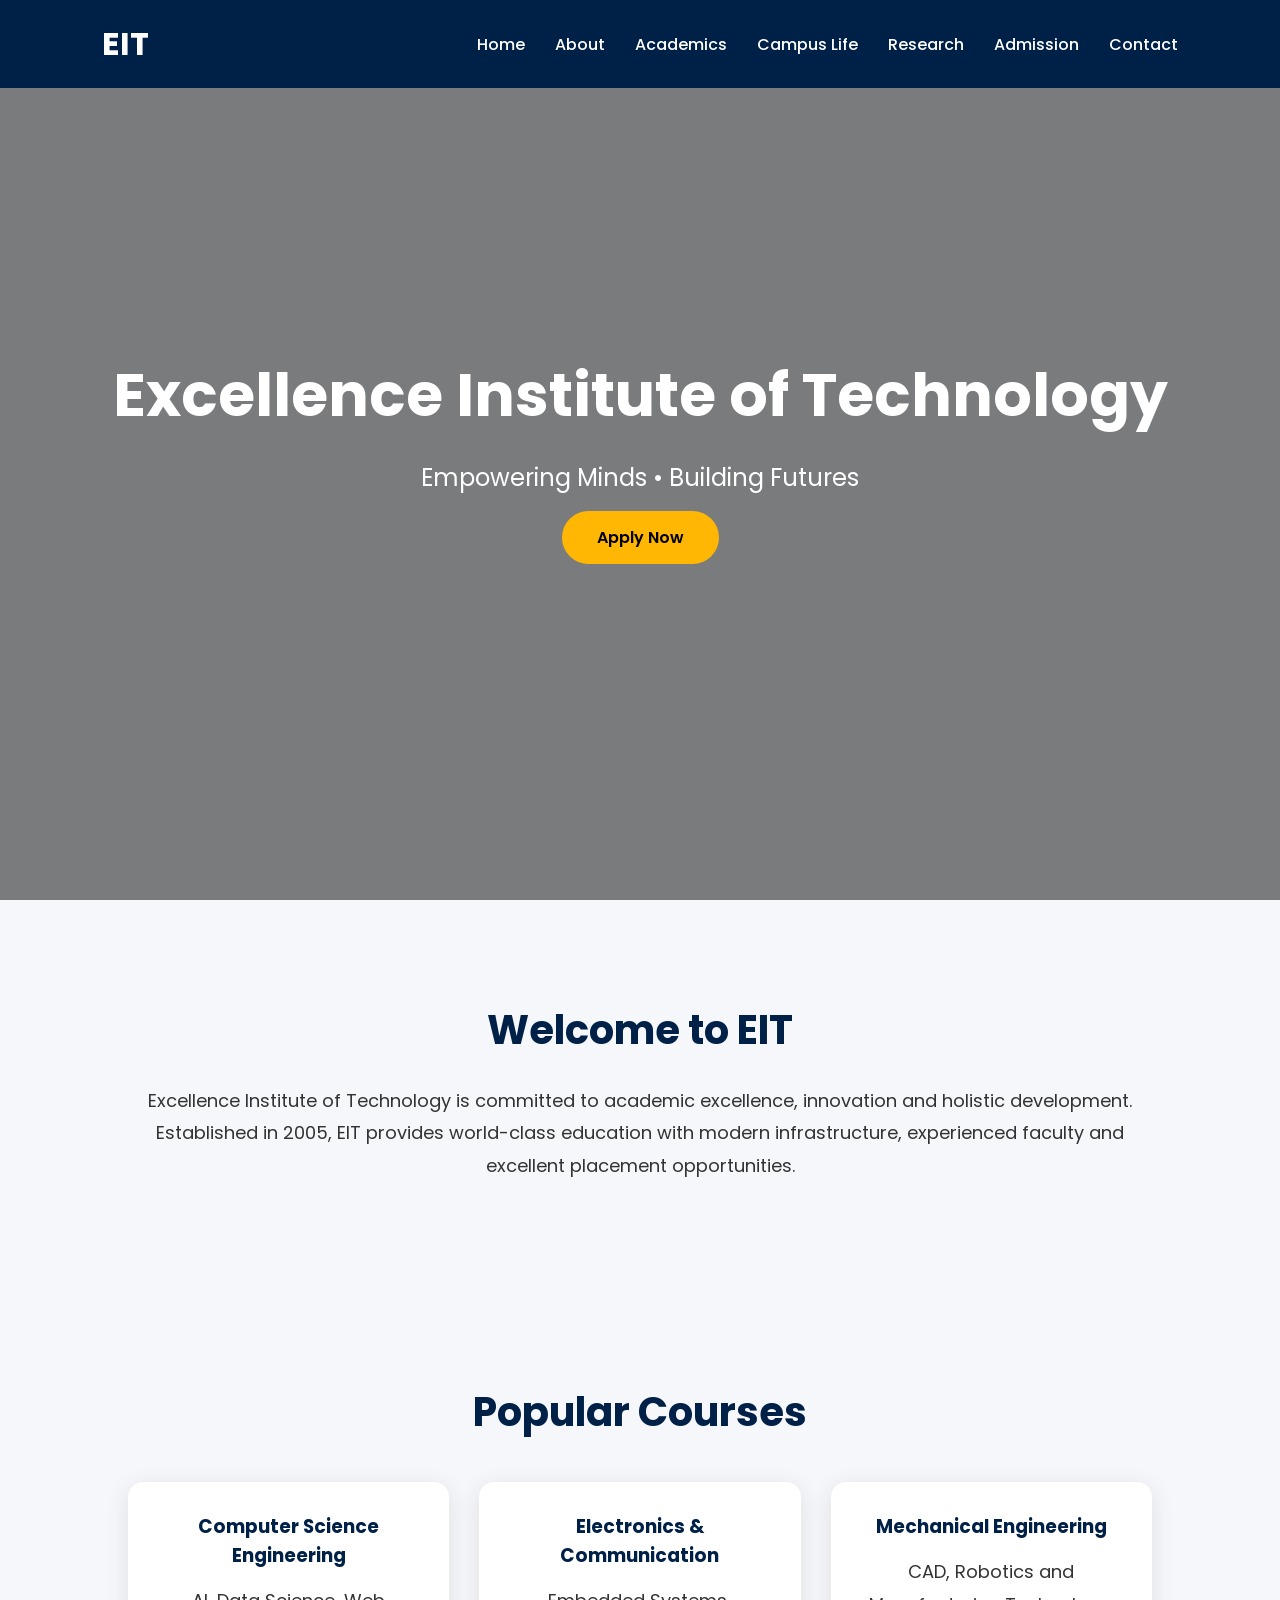
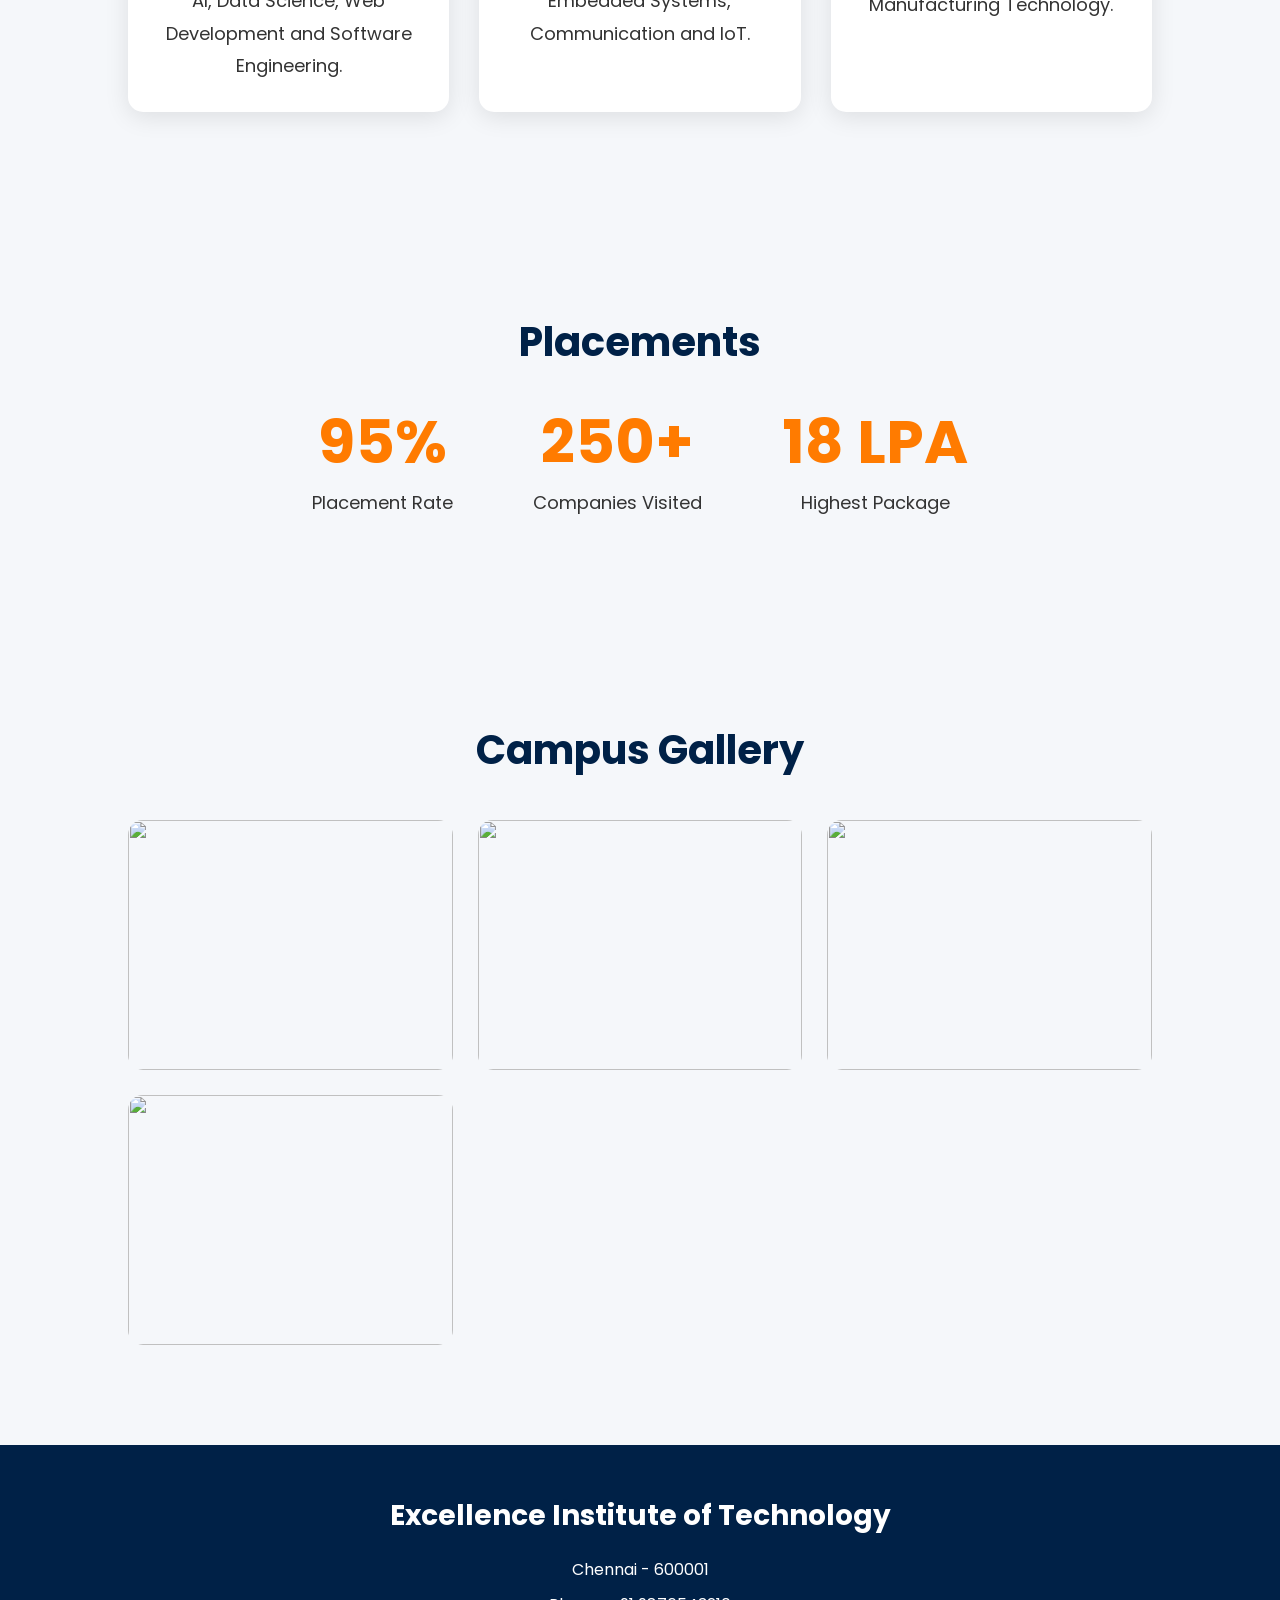
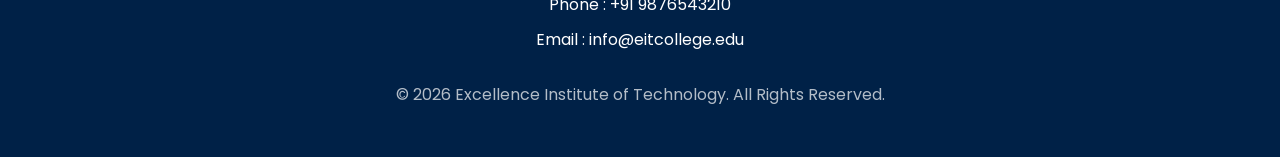
==== index.html @ 17171ee8 "Add files via upload" ====
<!DOCTYPE html>
<html lang="en">

<head>

    <meta charset="UTF-8">
    <meta name="viewport" content="width=device-width, initial-scale=1.0">

    <title>Excellence Institute of Technology</title>

    <link rel="stylesheet" href="style.css">

    <link href="https://fonts.googleapis.com/css2?family=Poppins:wght@300;400;600;700&display=swap" rel="stylesheet">

    <link rel="icon" type="image/png" href="favicon.png">
</head>

<body>

    <!-- Navbar -->

    <header>

        <nav>

            <div class="logo">

                EIT

            </div>

            <ul>

                <li><a href="index.html">Home</a></li>

                <li><a href="about.html">About</a></li>

                <li><a href="academics.html">Academics</a></li>

                <li><a href="campuslife.html">Campus Life</a></li>

                <li><a href="research.html">Research</a></li>

                <li><a href="admission.html">Admission</a></li>

                <li><a href="contact.html">Contact</a></li>

            </ul>

        </nav>


        <!-- Hero -->

        <div class="hero">

            <h1>

                Excellence Institute of Technology

            </h1>

            <p>

                Empowering Minds • Building Futures

            </p>

            <a href="admission.html" class="btn">

                Apply Now

            </a>

        </div>

    </header>


    <!-- About -->

    <section class="about-home">

        <h2>

            Welcome to EIT

        </h2>

        <p>

            Excellence Institute of Technology is committed to academic excellence,

            innovation and holistic development.

            Established in 2005, EIT provides world-class education with modern

            infrastructure, experienced faculty and excellent placement opportunities.

        </p>

    </section>



    <!-- Courses -->

    <section class="courses">

        <h2>

            Popular Courses

        </h2>


        <div class="card-container">

            <div class="card">

                <h3>

                    Computer Science Engineering

                </h3>

                <p>

                    AI, Data Science, Web Development and Software Engineering.

                </p>

            </div>


            <div class="card">

                <h3>

                    Electronics & Communication

                </h3>

                <p>

                    Embedded Systems, Communication and IoT.

                </p>

            </div>



            <div class="card">

                <h3>

                    Mechanical Engineering

                </h3>

                <p>

                    CAD, Robotics and Manufacturing Technology.

                </p>

            </div>

        </div>

    </section>




    <!-- Placement -->

    <section class="placement">

        <h2>

            Placements

        </h2>


        <div class="stats">

            <div>

                <h1>95%</h1>

                <p>Placement Rate</p>

            </div>


            <div>

                <h1>250+</h1>

                <p>Companies Visited</p>

            </div>


            <div>

                <h1>18 LPA</h1>

                <p>Highest Package</p>

            </div>

        </div>

    </section>




    <!-- Gallery -->

    <section class="gallery">

        <h2>

            Campus Gallery

        </h2>


        <div class="gallery-grid">

            <img src="campus1.jpg">

            <img src="campus2.jpeg">

            <img src="campus3.jpg">

            <img src="campus4.jpg">

        </div>

    </section>




    <!-- Footer -->

    <footer>

        <div class="footer-content">

            <h3>

                Excellence Institute of Technology

            </h3>

            <p>

                Chennai - 600001

            </p>

            <p>

                Phone : +91 9876543210

            </p>

            <p>

                Email : info@eitcollege.edu

            </p>

        </div>


        <p class="copyright">

            © 2026 Excellence Institute of Technology.

            All Rights Reserved.

        </p>

    </footer>


<script src="script.js"></script>

</body>

</html>
---- style.css ----
*{
    margin:0;
    padding:0;
    box-sizing:border-box;
    font-family:'Poppins',sans-serif;
}

html{
    scroll-behavior:smooth;
}

body{
    background:#f5f7fa;
    color:#333;
}

/* NAVBAR */

nav{
    display:flex;
    justify-content:space-between;
    align-items:center;

    padding:20px 8%;

    background:#002147;

    position:fixed;

    width:100%;

    top:0;

    z-index:1000;
}

.logo{

    color:#fff;

    font-size:32px;

    font-weight:700;
}

nav ul{

    display:flex;

    list-style:none;
}

nav ul li{

    margin-left:30px;
}

nav ul li a{

    color:white;

    text-decoration:none;

    font-weight:500;

    transition:.3s;
}

nav ul li a:hover{

    color:#ffb703;
}


/* HERO */

header{

    height:100vh;

    background:

    linear-gradient(

    rgba(0,0,0,0.5),

    rgba(0,0,0,0.5)

    ),

    url("images/campus1.jpg");

    background-size:cover;

    background-position:center;

    display:flex;

    justify-content:center;

    align-items:center;

    text-align:center;

}


.hero h1{

    color:white;

    font-size:60px;

    margin-bottom:20px;
}

.hero p{

    color:white;

    font-size:24px;

    margin-bottom:30px;
}


/* BUTTON */

.btn{

    text-decoration:none;

    background:#ffb703;

    color:black;

    padding:15px 35px;

    border-radius:30px;

    font-weight:600;

    transition:.3s;
}

.btn:hover{

    background:white;

    transform:translateY(-5px);
}



/* SECTIONS */

section{

    padding:100px 10%;

    text-align:center;
}

section h2{

    font-size:40px;

    color:#002147;

    margin-bottom:25px;
}

section p{

    font-size:18px;

    line-height:1.8;
}



/* CARD */

.card-container{

    display:grid;

    grid-template-columns:

    repeat(auto-fit,minmax(250px,1fr));

    gap:30px;

    margin-top:40px;
}

.card{

    background:white;

    padding:30px;

    border-radius:15px;

    box-shadow:

    0 5px 25px rgba(0,0,0,0.1);

    transition:.3s;
}

.card:hover{

    transform:translateY(-10px);
}

.card h3{

    color:#002147;

    margin-bottom:15px;
}



/* PLACEMENT */

.stats{

    display:flex;

    justify-content:center;

    gap:80px;

    flex-wrap:wrap;
}

.stats h1{

    font-size:60px;

    color:#ff7b00;
}

.stats p{

    font-size:18px;
}



/* GALLERY */

.gallery-grid{

display:grid;

grid-template-columns:

repeat(auto-fit,minmax(250px,1fr));

gap:25px;

margin-top:40px;

}


.gallery-grid img{

width:100%;

height:250px;

object-fit:cover;

border-radius:15px;

transition:.4s;

cursor:pointer;

}


.gallery-grid img:hover{

transform:scale(1.05);

}



/* FOOTER */

footer{

background:#002147;

color:white;

text-align:center;

padding:50px 20px;

}

.footer-content h3{

font-size:28px;

margin-bottom:20px;

}

.footer-content p{

margin-bottom:10px;

}


.copyright{

margin-top:30px;

opacity:0.7;

}



/* CONTACT FORM */

form{

max-width:700px;

margin:auto;

}

input,

textarea{

width:100%;

padding:15px;

margin-bottom:20px;

border:none;

border-radius:10px;

box-shadow:

0 5px 20px rgba(0,0,0,0.1);

}


textarea{

height:180px;

resize:none;

}


button{

padding:15px 40px;

border:none;

background:#ffb703;

border-radius:30px;

font-weight:bold;

cursor:pointer;

transition:.3s;

}

button:hover{

background:#002147;

color:white;

}



/* RESPONSIVE */

@media(max-width:900px){

nav{

flex-direction:column;

}

nav ul{

margin-top:20px;

flex-wrap:wrap;

justify-content:center;

}

nav ul li{

margin:10px;

}


.hero h1{

font-size:40px;

}

.hero p{

font-size:20px;

}


.stats{

gap:40px;

}

}
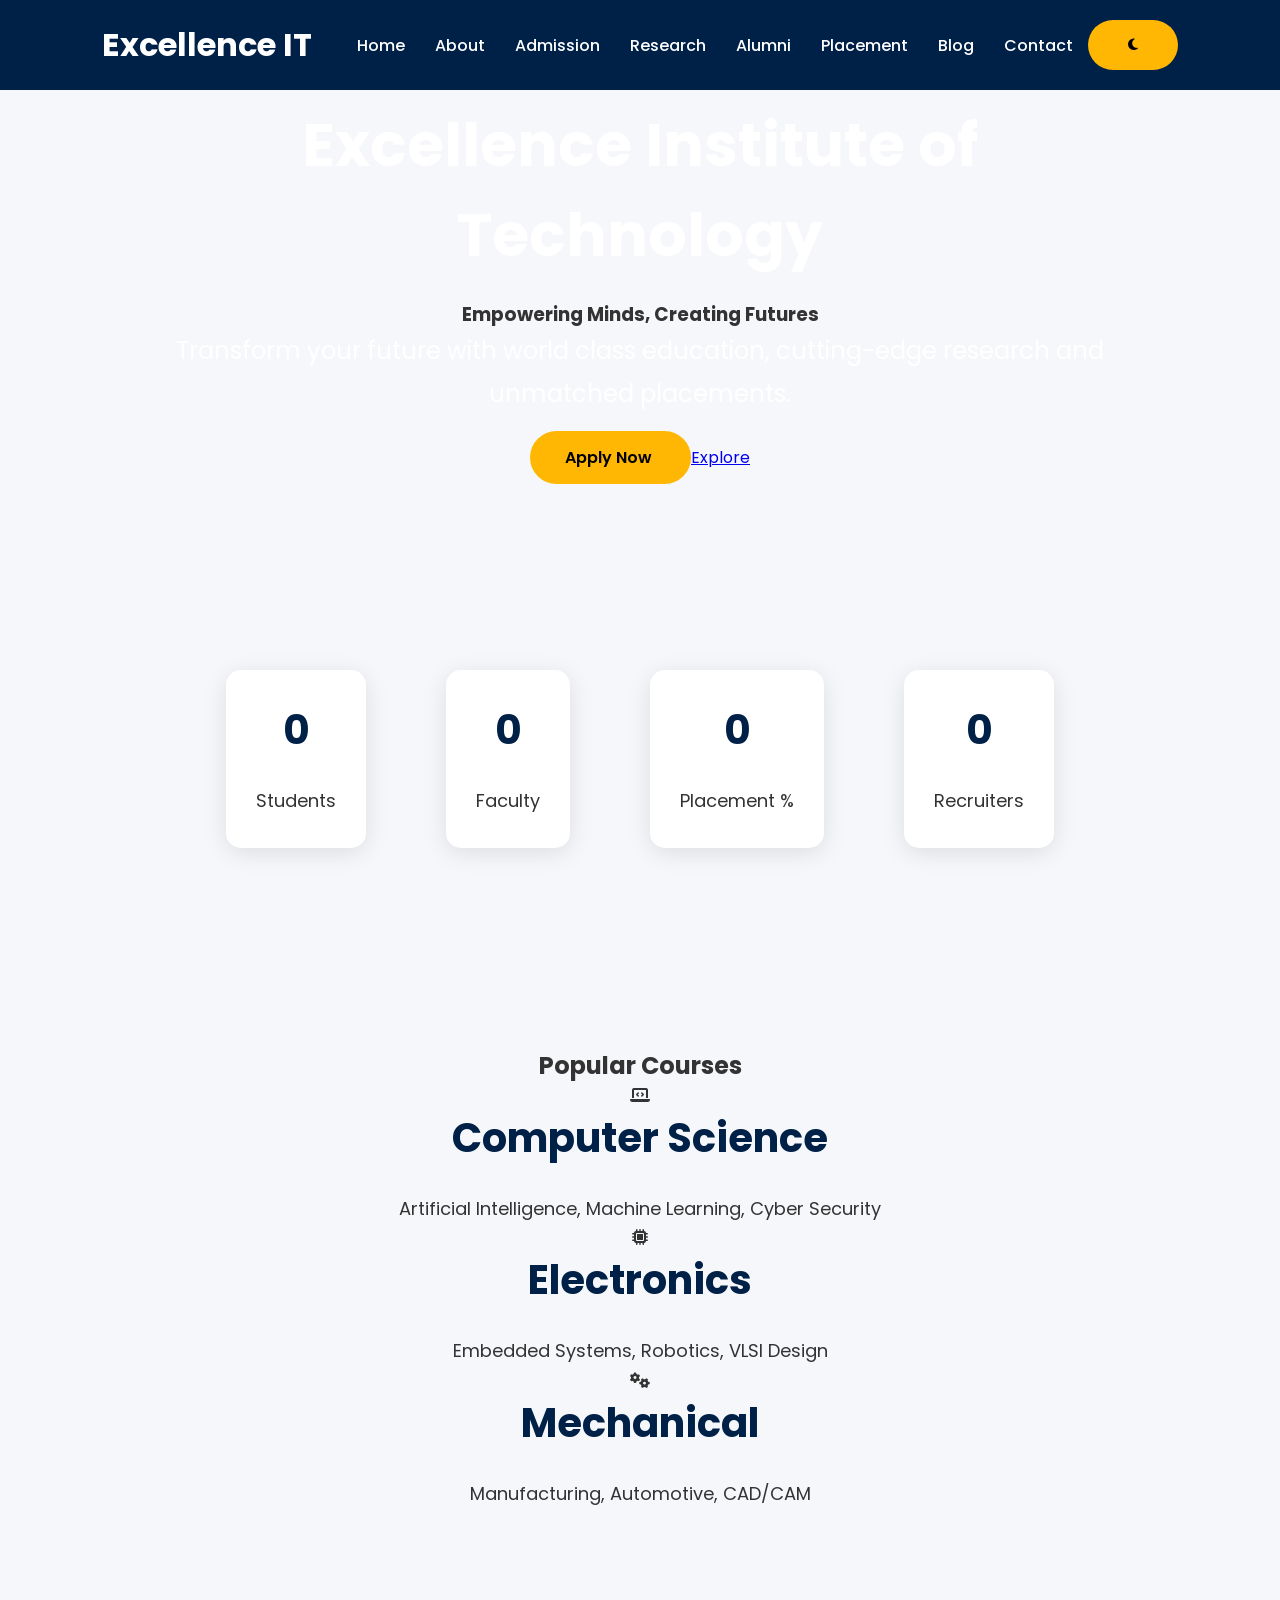
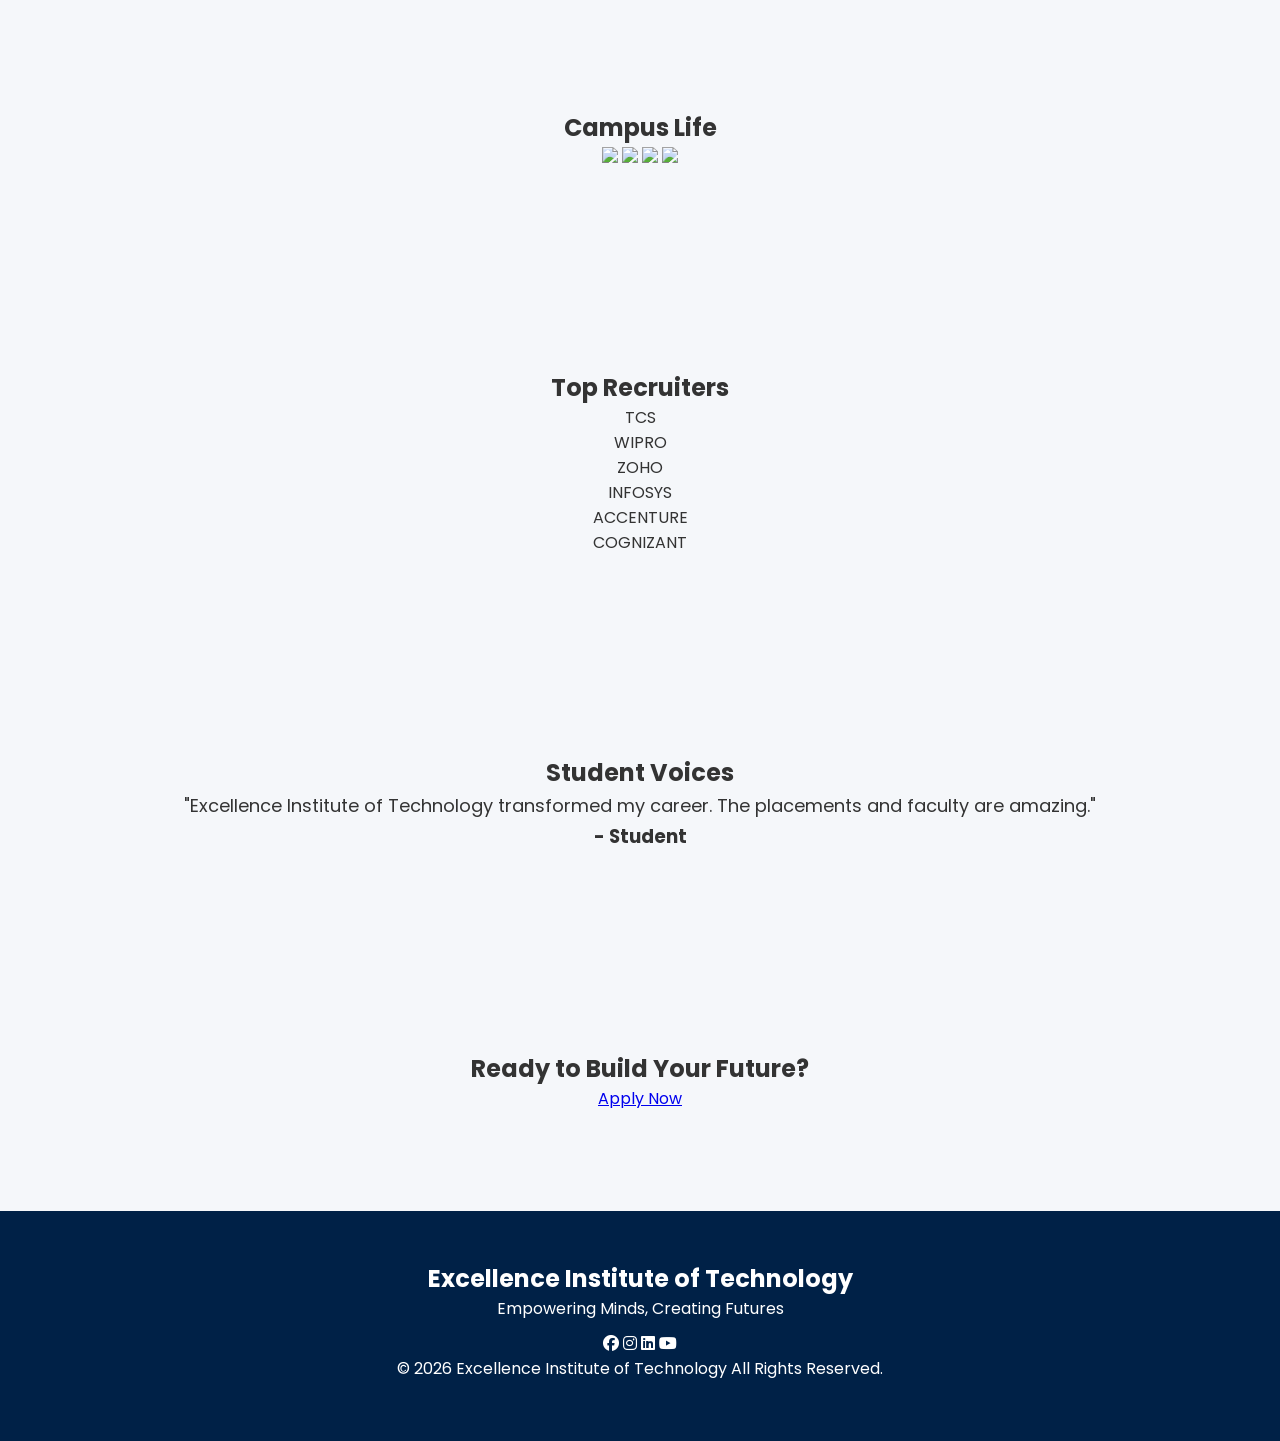
==== commit 9bb83277: "Update index.html" ====
--- a/index.html
+++ b/index.html
@@ -4,296 +4,522 @@
 <head>
 
     <meta charset="UTF-8">
-    <meta name="viewport" content="width=device-width, initial-scale=1.0">
-
-    <title>Excellence Institute of Technology</title>
-
-    <link rel="stylesheet" href="style.css">
-
-    <link href="https://fonts.googleapis.com/css2?family=Poppins:wght@300;400;600;700&display=swap" rel="stylesheet">
-
-    <link rel="icon" type="image/png" href="favicon.png">
+
+    <meta name="viewport"
+        content="width=device-width, initial-scale=1.0">
+
+    <title>
+
+        Excellence Institute of Technology
+
+    </title>
+
+    <link rel="stylesheet"
+        href="style.css">
+
+    <link rel="preconnect"
+        href="https://fonts.googleapis.com">
+
+    <link rel="preconnect"
+        href="https://fonts.gstatic.com"
+        crossorigin>
+
+    <link href="https://fonts.googleapis.com/css2?family=Poppins:wght@300;400;500;600;700&display=swap"
+        rel="stylesheet">
+
+    <link rel="stylesheet"
+        href="https://cdnjs.cloudflare.com/ajax/libs/font-awesome/6.7.2/css/all.min.css">
+
 </head>
 
 <body>
 
-    <!-- Navbar -->
-
-    <header>
-
-        <nav>
-
-            <div class="logo">
-
-                EIT
-
-            </div>
-
-            <ul>
-
-                <li><a href="index.html">Home</a></li>
-
-                <li><a href="about.html">About</a></li>
-
-                <li><a href="academics.html">Academics</a></li>
-
-                <li><a href="campuslife.html">Campus Life</a></li>
-
-                <li><a href="research.html">Research</a></li>
-
-                <li><a href="admission.html">Admission</a></li>
-
-                <li><a href="contact.html">Contact</a></li>
-
-            </ul>
-
-        </nav>
-
-
-        <!-- Hero -->
-
-        <div class="hero">
+
+    <!-- NAVBAR -->
+
+    <nav>
+
+        <div class="logo">
+
+            Excellence IT
+
+        </div>
+
+        <ul>
+
+            <li><a href="index.html">Home</a></li>
+
+            <li><a href="about.html">About</a></li>
+
+            <li><a href="admission.html">Admission</a></li>
+
+            <li><a href="research.html">Research</a></li>
+
+            <li><a href="alumni.html">Alumni</a></li>
+
+            <li><a href="placement.html">Placement</a></li>
+
+            <li><a href="blog.html">Blog</a></li>
+
+            <li><a href="contact.html">Contact</a></li>
+
+        </ul>
+
+        <button id="themeBtn">
+
+            <i class="fa-solid fa-moon"></i>
+
+        </button>
+
+    </nav>
+
+
+
+
+    <!-- HERO SECTION -->
+
+    <section class="hero">
+
+        <div class="hero-content">
 
             <h1>
 
+                Excellence Institute
+                of Technology
+
+            </h1>
+
+            <h3>
+
+                Empowering Minds,
+                Creating Futures
+
+            </h3>
+
+            <p>
+
+                Transform your future with world class education,
+                cutting-edge research and unmatched placements.
+
+            </p>
+
+            <div class="hero-btns">
+
+                <a href="admission.html"
+                    class="btn">
+
+                    Apply Now
+
+                </a>
+
+                <a href="about.html"
+                    class="btn2">
+
+                    Explore
+
+                </a>
+
+            </div>
+
+        </div>
+
+    </section>
+
+
+
+
+    <!-- STATS -->
+
+    <section class="stats">
+
+        <div class="card">
+
+            <h2 class="counter"
+                data-target="15000">
+
+                0
+
+            </h2>
+
+            <p>
+
+                Students
+
+            </p>
+
+        </div>
+
+
+        <div class="card">
+
+            <h2 class="counter"
+                data-target="600">
+
+                0
+
+            </h2>
+
+            <p>
+
+                Faculty
+
+            </p>
+
+        </div>
+
+
+
+        <div class="card">
+
+            <h2 class="counter"
+                data-target="98">
+
+                0
+
+            </h2>
+
+            <p>
+
+                Placement %
+
+            </p>
+
+        </div>
+
+
+
+
+        <div class="card">
+
+            <h2 class="counter"
+                data-target="150">
+
+                0
+
+            </h2>
+
+            <p>
+
+                Recruiters
+
+            </p>
+
+        </div>
+
+
+    </section>
+
+
+
+
+
+
+    <!-- COURSES -->
+
+    <section class="courses">
+
+        <h1>
+
+            Popular Courses
+
+        </h1>
+
+
+        <div class="course-container">
+
+
+            <div class="course">
+
+                <i class="fa-solid fa-laptop-code"></i>
+
+                <h2>
+
+                    Computer Science
+
+                </h2>
+
+                <p>
+
+                    Artificial Intelligence,
+                    Machine Learning,
+                    Cyber Security
+
+                </p>
+
+            </div>
+
+
+
+
+            <div class="course">
+
+                <i class="fa-solid fa-microchip"></i>
+
+                <h2>
+
+                    Electronics
+
+                </h2>
+
+                <p>
+
+                    Embedded Systems,
+                    Robotics,
+                    VLSI Design
+
+                </p>
+
+            </div>
+
+
+
+
+
+            <div class="course">
+
+                <i class="fa-solid fa-gears"></i>
+
+                <h2>
+
+                    Mechanical
+
+                </h2>
+
+                <p>
+
+                    Manufacturing,
+                    Automotive,
+                    CAD/CAM
+
+                </p>
+
+            </div>
+
+
+        </div>
+
+    </section>
+
+
+
+
+
+
+    <!-- GALLERY -->
+
+    <section class="gallery">
+
+        <h1>
+
+            Campus Life
+
+        </h1>
+
+        <div class="gallery-box">
+
+            <img src="https://images.unsplash.com/photo-1562774053-701939374585?auto=format&fit=crop&w=1000&q=80">
+
+
+            <img src="https://images.unsplash.com/photo-1523050854058-8df90110c9f1?auto=format&fit=crop&w=1000&q=80">
+
+
+            <img src="https://images.unsplash.com/photo-1541339907198-e08756dedf3f?auto=format&fit=crop&w=1000&q=80">
+
+
+            <img src="https://images.unsplash.com/photo-1498243691581-b145c3f54a5a?auto=format&fit=crop&w=1000&q=80">
+
+        </div>
+
+    </section>
+
+
+
+
+
+
+
+    <!-- PLACEMENT -->
+
+    <section class="placement">
+
+        <h1>
+
+            Top Recruiters
+
+        </h1>
+
+
+        <div class="companies">
+
+            <div class="company">
+
+                TCS
+
+            </div>
+
+
+            <div class="company">
+
+                WIPRO
+
+            </div>
+
+
+            <div class="company">
+
+                ZOHO
+
+            </div>
+
+
+            <div class="company">
+
+                INFOSYS
+
+            </div>
+
+
+            <div class="company">
+
+                ACCENTURE
+
+            </div>
+
+
+
+            <div class="company">
+
+                COGNIZANT
+
+            </div>
+
+        </div>
+
+    </section>
+
+
+
+
+
+
+
+
+    <!-- TESTIMONIAL -->
+
+    <section class="testimonial">
+
+        <h1>
+
+            Student Voices
+
+        </h1>
+
+
+        <div class="review">
+
+            <p>
+
+                "Excellence Institute of Technology transformed
+                my career. The placements and faculty are amazing."
+
+            </p>
+
+
+            <h3>
+
+                - Student
+
+            </h3>
+
+        </div>
+
+    </section>
+
+
+
+
+
+
+
+
+    <!-- CTA -->
+
+    <section class="cta">
+
+        <h1>
+
+            Ready to Build Your Future?
+
+        </h1>
+
+        <a href="admission.html">
+
+            Apply Now
+
+        </a>
+
+    </section>
+
+
+
+
+
+
+
+
+    <!-- FOOTER -->
+
+    <footer>
+
+        <div class="footer-content">
+
+            <h2>
+
                 Excellence Institute of Technology
 
-            </h1>
-
-            <p>
-
-                Empowering Minds • Building Futures
-
-            </p>
-
-            <a href="admission.html" class="btn">
-
-                Apply Now
-
-            </a>
-
-        </div>
-
-    </header>
-
-
-    <!-- About -->
-
-    <section class="about-home">
-
-        <h2>
-
-            Welcome to EIT
-
-        </h2>
-
-        <p>
-
-            Excellence Institute of Technology is committed to academic excellence,
-
-            innovation and holistic development.
-
-            Established in 2005, EIT provides world-class education with modern
-
-            infrastructure, experienced faculty and excellent placement opportunities.
-
-        </p>
-
-    </section>
-
-
-
-    <!-- Courses -->
-
-    <section class="courses">
-
-        <h2>
-
-            Popular Courses
-
-        </h2>
-
-
-        <div class="card-container">
-
-            <div class="card">
-
-                <h3>
-
-                    Computer Science Engineering
-
-                </h3>
-
-                <p>
-
-                    AI, Data Science, Web Development and Software Engineering.
-
-                </p>
-
-            </div>
-
-
-            <div class="card">
-
-                <h3>
-
-                    Electronics & Communication
-
-                </h3>
-
-                <p>
-
-                    Embedded Systems, Communication and IoT.
-
-                </p>
-
-            </div>
-
-
-
-            <div class="card">
-
-                <h3>
-
-                    Mechanical Engineering
-
-                </h3>
-
-                <p>
-
-                    CAD, Robotics and Manufacturing Technology.
-
-                </p>
-
-            </div>
-
-        </div>
-
-    </section>
-
-
-
-
-    <!-- Placement -->
-
-    <section class="placement">
-
-        <h2>
-
-            Placements
-
-        </h2>
-
-
-        <div class="stats">
-
-            <div>
-
-                <h1>95%</h1>
-
-                <p>Placement Rate</p>
-
-            </div>
-
-
-            <div>
-
-                <h1>250+</h1>
-
-                <p>Companies Visited</p>
-
-            </div>
-
-
-            <div>
-
-                <h1>18 LPA</h1>
-
-                <p>Highest Package</p>
-
-            </div>
-
-        </div>
-
-    </section>
-
-
-
-
-    <!-- Gallery -->
-
-    <section class="gallery">
-
-        <h2>
-
-            Campus Gallery
-
-        </h2>
-
-
-        <div class="gallery-grid">
-
-            <img src="campus1.jpg">
-
-            <img src="campus2.jpeg">
-
-            <img src="campus3.jpg">
-
-            <img src="campus4.jpg">
-
-        </div>
-
-    </section>
-
-
-
-
-    <!-- Footer -->
-
-    <footer>
-
-        <div class="footer-content">
-
-            <h3>
-
-                Excellence Institute of Technology
-
-            </h3>
-
-            <p>
-
-                Chennai - 600001
-
-            </p>
-
-            <p>
-
-                Phone : +91 9876543210
-
-            </p>
-
-            <p>
-
-                Email : info@eitcollege.edu
-
-            </p>
-
-        </div>
-
-
-        <p class="copyright">
-
-            © 2026 Excellence Institute of Technology.
-
-            All Rights Reserved.
-
-        </p>
+            </h2>
+
+
+            <p>
+
+                Empowering Minds,
+                Creating Futures
+
+            </p>
+
+
+
+            <div class="social">
+
+                <i class="fab fa-facebook"></i>
+
+                <i class="fab fa-instagram"></i>
+
+                <i class="fab fa-linkedin"></i>
+
+                <i class="fab fa-youtube"></i>
+
+            </div>
+
+
+            <p>
+
+                © 2026 Excellence Institute of Technology
+
+                All Rights Reserved.
+
+            </p>
+
+        </div>
 
     </footer>
 
 
-<script src="script.js"></script>
+
+    <script src="script.js">
+
+    </script>
 
 </body>
 
-</html>+</html>
